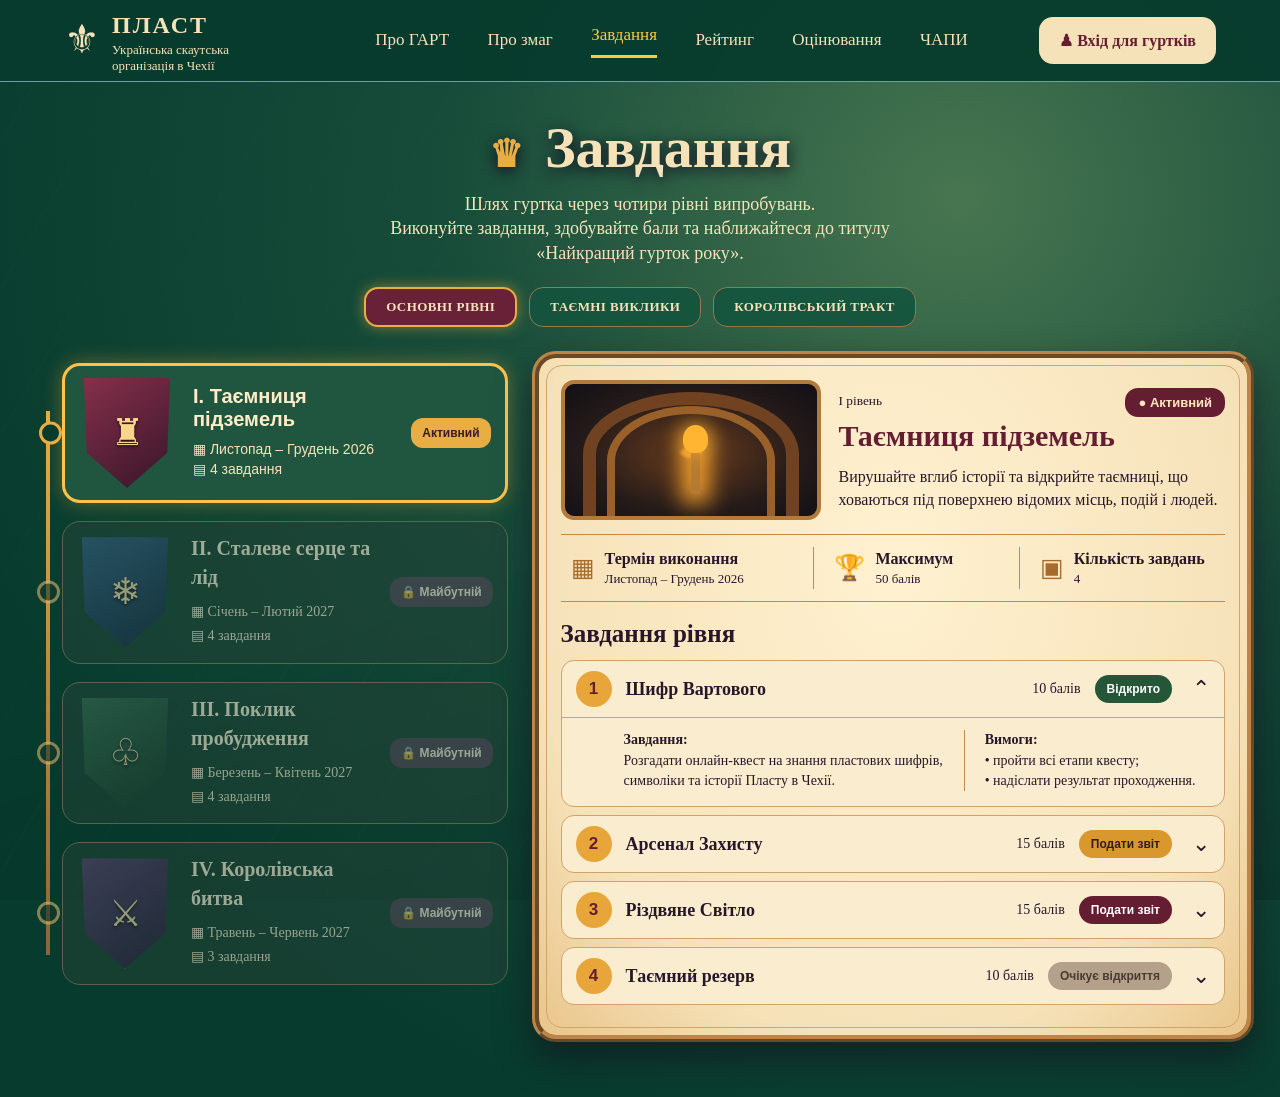
==== tasks.html @ 7e42859a "Add files via upload" ====
<!doctype html>
<html lang="uk"><head><meta charset="utf-8"><meta name="viewport" content="width=device-width,initial-scale=1"><title>ГАРТ — Завдання</title>
<style>
:root{--night:#073b2d;--night2:#14543e;--gold:#e8ae43;--cream:#f6e2b9;--paper:#f8e9c9;--burg:#651d32;--ink:#28162b;--green:#255638}
*{box-sizing:border-box}body{margin:0;color:var(--cream);font:16px/1.45 Georgia,serif;background:radial-gradient(ellipse at 75% 18%,#477650 0,#174c3a 38%,#073b2d 78%);min-height:100vh}
body:before{content:"";position:fixed;inset:0;pointer-events:none;opacity:.22;background:linear-gradient(160deg,transparent 55%,#031d17 100%),repeating-linear-gradient(120deg,transparent 0 70px,#d8b77e12 71px 73px)}
header{height:82px;background:#073b2dEF;border-bottom:1px solid #b58a4c;display:flex;align-items:center;justify-content:space-between;padding:0 clamp(18px,5vw,80px);gap:20px;position:relative;z-index:2}
.brand{display:flex;align-items:center;gap:12px;min-width:240px}.fleur{font-size:40px}.brand strong{font-size:24px;display:block;letter-spacing:2px}.brand small{font-size:13px;display:block;line-height:1.2}
nav{display:flex;align-items:center;gap:clamp(14px,3vw,48px);flex-wrap:wrap}nav a{color:var(--cream);text-decoration:none;font-size:17px}nav a.current{color:#ffc83f;border-bottom:3px solid #ffc83f;padding-bottom:8px}
.login{background:var(--cream);color:var(--burg);padding:12px 20px;border-radius:14px;font-weight:bold;white-space:nowrap}
main{max-width:1480px;margin:auto;padding:24px 26px 55px;position:relative;z-index:1}
.hero{text-align:center;margin:0 auto 18px}.hero h1{font-size:clamp(36px,5vw,58px);margin:0 0 2px;color:var(--cream);text-shadow:0 3px 15px #100b20}.hero h1:before{content:"♛";font-size:.65em;color:var(--gold);margin-right:22px}.hero p{margin:0;font-size:18px;line-height:1.35}
.switcher{display:flex;justify-content:center;gap:12px;margin:22px auto 24px;flex-wrap:wrap}.switcher button{background:#14543ee8;border:1px solid #98764f;color:var(--cream);padding:10px 20px;border-radius:14px;cursor:pointer;font: bold 13px Georgia;letter-spacing:.4px}.switcher button.active{background:#682137;border:2px solid var(--gold);box-shadow:0 0 14px #e9a83b88}
.level-layout{display:grid;grid-template-columns:minmax(370px,.9fr) minmax(620px,1.35fr);gap:24px;align-items:start}
.timeline{position:relative;padding:12px 0 12px 36px}.timeline:before{content:"";position:absolute;left:20px;top:60px;bottom:60px;width:4px;background:linear-gradient(var(--gold),#8a653a)}
.level-card{position:relative;display:flex;align-items:center;gap:18px;background:#164936e8;border:1px solid #9b774c;border-radius:18px;padding:12px 14px;margin:0 0 18px;min-height:128px;cursor:pointer;color:var(--cream);text-align:left;width:100%;transition:.2s}
.level-card:before{content:"";position:absolute;left:-26px;top:50%;width:17px;height:17px;border-radius:50%;background:var(--night);border:3px solid var(--gold);transform:translateY(-50%)}
.level-card.selected{border:3px solid #ffc34d;box-shadow:0 0 20px #dca43b66;background:#205640}
.level-card.locked{opacity:.62;filter:saturate(.65);cursor:not-allowed}
.shield{width:96px;height:110px;flex:0 0 96px;display:grid;place-items:center;clip-path:polygon(5% 0,95% 0,92% 68%,50% 100%,8% 68%);border:0;background:linear-gradient(145deg,#87304b,#361529);outline:3px solid var(--gold);color:#f7d58a;font-size:37px;text-shadow:0 2px 3px #26101c}
.shield.blue{background:linear-gradient(145deg,#28639a,#132c50)}.shield.green{background:linear-gradient(145deg,#26734e,#123d2b)}.shield.violet{background:linear-gradient(145deg,#684083,#301b45)}
.level-copy{flex:1;min-width:0}.level-copy h3{font-size:20px;margin:0 0 10px;color:#ffedc8}.level-copy p{font-size:14px;margin:4px 0}.pill{font: bold 12px Arial;padding:8px 11px;border-radius:12px;background:var(--gold);color:#381c26;white-space:nowrap}.pill.lock{background:#59445d;color:#f5e6c5}
.parchment{color:var(--ink);background:radial-gradient(ellipse at 50% 30%,#fff1d0 0,#f6e2b9 72%,#e9c58a 100%);border:7px ridge #bd8548;border-radius:24px;padding:22px;box-shadow:0 16px 35px #12091c88;position:relative;overflow:hidden}
.parchment:after{content:"";position:absolute;inset:7px;border:1px solid #d4a568;border-radius:16px;pointer-events:none}
.level-top{display:grid;grid-template-columns:260px 1fr;gap:18px;align-items:center}.cave{height:140px;border-radius:13px;background:radial-gradient(ellipse at 50% 52%,#d48b30 0 4%,#51301c 7% 22%,#251b19 60%,#120f15 100%);border:4px solid #b27a3d;position:relative;overflow:hidden}
.cave:before,.cave:after{content:"";position:absolute;border:13px solid #704222;border-bottom:0;border-radius:100% 100% 0 0;inset:8px 18px 0}.cave:after{inset:22px 42px 0;border-width:8px;border-color:#9a6029}
.torch{position:absolute;left:50%;top:48%;width:9px;height:47px;background:#b67a32;box-shadow:0 0 22px 9px #f9a42e}.torch:before{content:"";position:absolute;top:-22px;left:-8px;width:25px;height:28px;background:#ffb432;border-radius:60% 60% 50% 50%;box-shadow:0 0 22px #ffb432}
.level-top h2{font-size:30px;color:var(--burg);margin:2px 0 8px}.level-top p{margin:0}
.status{display:inline-block;background:var(--burg);color:#ffe7bd;border-radius:13px;padding:7px 13px;font: bold 13px Arial;float:right}
.stats{display:grid;grid-template-columns:1.3fr 1fr 1fr;border-top:1px solid #c28a4b;border-bottom:1px solid #c28a4b;margin:14px 0;padding:12px 0;gap:10px}.stat{display:flex;gap:10px;align-items:center;padding:0 10px;border-right:1px solid #c28a4b}.stat:last-child{border:0}.stat i{font-style:normal;font-size:25px;color:#a76b2c}.stat b,.stat small{display:block}.stat small{font-size:13px}
.task-title{font-size:25px;margin:12px 0 8px}.task{border:1px solid #d0a36c;background:#faedcf;border-radius:13px;margin:8px 0;overflow:hidden}.task-head{display:flex;align-items:center;gap:14px;padding:10px 14px;cursor:pointer}.number{background:#e8a63a;border-radius:50%;width:36px;height:36px;display:grid;place-items:center;font:bold 17px Arial;color:var(--burg);flex:0 0 36px}.task-head strong{font-size:18px;flex:1}.points{font-size:14px;white-space:nowrap}.task-state{border-radius:14px;padding:7px 12px;font:bold 12px Arial;color:white;background:var(--green);white-space:nowrap}.task-state.review{background:#d9982e;color:#331c20}.task-state.submit{background:var(--burg)}.task-state.wait{background:#b4a18b;color:#4c3b32}.chev{font-size:22px;margin-left:6px}.task-detail{display:none;border-top:1px solid #d0a36c;padding:12px 14px 15px 62px;font-size:14px}.task.open .task-detail{display:block}.detail-grid{display:grid;grid-template-columns:1.3fr 1fr;gap:20px}.detail-grid>div+div{border-left:1px solid #c28a4b;padding-left:20px}
.view{display:none}.view.active{display:block}
.challenge-intro{font-size:20px;color:var(--burg);font-weight:bold;margin:0 0 6px}.challenge-grid{display:grid;grid-template-columns:repeat(3,1fr);gap:16px;margin-top:24px}.challenge{background:#fff1d8;border:2px solid #dba64b;border-radius:17px;padding:19px;min-height:190px;display:flex;flex-direction:column;justify-content:space-between}.challenge.inactive{filter:grayscale(1);opacity:.48;background:#d5c8b4}.challenge small{font:bold 12px Arial;color:#806044}.challenge h3{font-size:23px;color:var(--burg);margin:12px 0}.challenge .points{font-size:21px;color:#b77b18;font-weight:bold}.challenge footer{display:flex;justify-content:flex-end}.challenge footer span{background:var(--green);color:white;border-radius:13px;padding:6px 12px;font:bold 11px Arial}.challenge.inactive footer span{background:#8e8275}
.tract-grid{display:grid;grid-template-columns:1.4fr 1fr;gap:18px}.mapbox{background:#e8d5ae;border:2px solid #b77a39;border-radius:17px;padding:20px;min-height:330px;color:var(--green)}.mapbox svg{width:100%;height:245px}.scorebox{background:#073b2d;color:var(--cream);border:2px solid var(--gold);border-radius:17px;padding:20px}.scorebox h3{color:var(--gold);font: bold 15px Arial}.bigscore{font:bold 46px Georgia;text-align:center;margin:20px}.leader{display:flex;justify-content:space-between;border-top:1px solid #87654a;padding:10px 0}.how{margin-top:18px}.howgrid{display:grid;grid-template-columns:repeat(3,1fr);gap:12px}.howitem{background:#fff1d8;border:1px solid #d0a36c;border-radius:12px;padding:13px}.howitem b{display:block;color:var(--burg)}.periods{display:flex;gap:8px;flex-wrap:wrap;margin-top:14px}.periods button{border:1px solid #b77a39;background:transparent;border-radius:15px;padding:7px 12px;cursor:pointer;color:var(--burg);font: bold 12px Arial}.periods button.active{background:var(--burg);color:white}
@media(max-width:1050px){.level-layout{grid-template-columns:1fr}.timeline{display:grid;grid-template-columns:repeat(2,1fr);gap:10px;padding-left:0}.timeline:before,.level-card:before{display:none}.level-card{margin:0}.challenge-grid{grid-template-columns:repeat(2,1fr)}}
@media(max-width:680px){header{height:auto;padding:12px 16px}.brand{min-width:0}.brand small{display:none}nav{order:3;width:100%;justify-content:space-between;gap:8px}nav a{font-size:13px}.login{font-size:12px;padding:9px}.level-layout{display:block}.timeline{grid-template-columns:1fr}.level-card{min-height:100px}.shield{width:72px;height:84px;flex-basis:72px}.parchment{padding:14px}.level-top{grid-template-columns:1fr}.cave{height:115px}.stats{grid-template-columns:1fr}.stat{border-right:0;border-bottom:1px solid #c28a4b;padding:7px}.detail-grid,.tract-grid{grid-template-columns:1fr}.detail-grid>div+div{border:0;border-top:1px solid #c28a4b;padding:10px 0 0}.challenge-grid,.howgrid{grid-template-columns:1fr}.task-head{gap:8px}.task-state{font-size:10px}.task-head strong{font-size:15px}.task-detail{padding:12px}.hero p{font-size:15px}}
</style></head><body>
<header><div class="brand"><span class="fleur">⚜</span><div><strong>ПЛАСТ</strong><small>Українська скаутська<br>організація в Чехії</small></div></div><nav><a href="about.html">Про ГАРТ</a><a href="competition.html">Про змаг</a><a class="current" href="tasks.html">Завдання</a><a href="rating.html">Рейтинг</a><a href="scoring.html">Оцінювання</a><a href="faq.html">ЧАПИ</a></nav><a class="login" href="captain.html" style="text-decoration:none">♟ Вхід для гуртків</a></header>
<main><section class="hero"><h1 id="pageTitle">Завдання</h1><p id="pageSubtitle">Шлях гуртка через чотири рівні випробувань.<br>Виконуйте завдання, здобувайте бали та наближайтеся до титулу<br>«Найкращий гурток року».</p></section>
<div class="switcher"><button class="active" data-view="levels">ОСНОВНІ РІВНІ</button><button data-view="challenges">ТАЄМНІ ВИКЛИКИ</button><button data-view="tract">КОРОЛІВСЬКИЙ ТРАКТ</button></div>
<section id="levels" class="view active"><div class="level-layout"><aside class="timeline">
<button class="level-card selected" data-level="0"><div class="shield">♜</div><div class="level-copy"><h3>I. Таємниця підземель</h3><p>▦ Листопад – Грудень 2026</p><p>▤ 4 завдання</p></div><span class="pill">Активний</span></button>
<div class="level-card locked"><div class="shield blue">❄</div><div class="level-copy"><h3>II. Сталеве серце та лід</h3><p>▦ Січень – Лютий 2027</p><p>▤ 4 завдання</p></div><span class="pill lock">🔒 Майбутній</span></div>
<div class="level-card locked"><div class="shield green">♧</div><div class="level-copy"><h3>III. Поклик пробудження</h3><p>▦ Березень – Квітень 2027</p><p>▤ 4 завдання</p></div><span class="pill lock">🔒 Майбутній</span></div>
<div class="level-card locked"><div class="shield violet">⚔</div><div class="level-copy"><h3>IV. Королівська битва</h3><p>▦ Травень – Червень 2027</p><p>▤ 3 завдання</p></div><span class="pill lock">🔒 Майбутній</span></div>
</aside><article class="parchment"><div class="level-top"><div class="cave"><span class="torch"></span></div><div><span class="status">● Активний</span><small>I рівень</small><h2>Таємниця підземель</h2><p>Вирушайте вглиб історії та відкрийте таємниці, що ховаються під поверхнею відомих місць, подій і людей.</p></div></div>
<div class="stats"><div class="stat"><i>▦</i><div><b>Термін виконання</b><small>Листопад – Грудень 2026</small></div></div><div class="stat"><i>🏆</i><div><b>Максимум</b><small>50 балів</small></div></div><div class="stat"><i>▣</i><div><b>Кількість завдань</b><small>4</small></div></div></div>
<h2 class="task-title">Завдання рівня</h2>
<div class="task open"><div class="task-head" onclick="toggleTask(this)"><span class="number">1</span><strong>Шифр Вартового</strong><span class="points">10 балів</span><span class="task-state">Відкрито</span><span class="chev">⌃</span></div><div class="task-detail"><div class="detail-grid"><div><b>Завдання:</b><br>Розгадати онлайн-квест на знання пластових шифрів, символіки та історії Пласту в Чехії.</div><div><b>Вимоги:</b><br>• пройти всі етапи квесту;<br>• надіслати результат проходження.</div></div></div></div>
<div class="task"><div class="task-head" onclick="toggleTask(this)"><span class="number">2</span><strong>Арсенал Захисту</strong><span class="points">15 балів</span><span class="task-state review">Подати звіт</span><span class="chev">⌄</span></div><div class="task-detail">Підготувати відеогайд до 3 хвилин: перша допомога при зимових травмах або складання наплічника для зимової мандрівки.</div></div>
<div class="task"><div class="task-head" onclick="toggleTask(this)"><span class="number">3</span><strong>Різдвяне Світло</strong><span class="points">15 балів</span><span class="task-state submit">Подати звіт</span><span class="chev">⌄</span></div><div class="task-detail">Організувати у своєму осередку акцію, спрямовану на допомогу іншим: благодійний збір, тематичний захід або поширення ВВМ.</div></div>
<div class="task"><div class="task-head" onclick="toggleTask(this)"><span class="number">4</span><strong>Таємний резерв</strong><span class="points">10 балів</span><span class="task-state wait">Очікує відкриття</span><span class="chev">⌄</span></div><div class="task-detail">Деталі цього завдання будуть оприлюднені організаторами окремо.</div></div>
</article></div></section>
<section id="challenges" class="view"><article class="parchment"><h2 class="challenge-intro">Не всі випробування можна передбачити…</h2><p>Короткі несподівані завдання, які з’являються протягом сезону та додають бали до загального заліку.</p><div class="challenge-grid">
<div class="challenge"><small>ВИКЛИК 01</small><h3>Кодова тривога</h3><div class="points">+15 балів</div><footer><span>АКТИВНИЙ</span></footer></div>
<div class="challenge"><small>ВИКЛИК 02</small><h3>24 години на подвиг</h3><div class="points">+20 балів</div><footer><span>АКТИВНИЙ</span></footer></div>
<div class="challenge"><small>ВИКЛИК 03</small><h3>Пластовий хаос</h3><div class="points">+10 балів</div><footer><span>АКТИВНИЙ</span></footer></div>
<div class="challenge inactive"><small>ВИКЛИК 04　🔒</small><h3>Таємний пакунок</h3><div class="points">+15 балів</div><footer><span>НЕАКТИВНИЙ</span></footer></div>
<div class="challenge inactive"><small>ВИКЛИК 05　🔒</small><h3>Слідами легенди</h3><div class="points">+25 балів</div><footer><span>НЕАКТИВНИЙ</span></footer></div>
<div class="challenge inactive"><small>ВИКЛИК 06　🔒</small><h3>Останній сигнал</h3><div class="points">+20 балів</div><footer><span>НЕАКТИВНИЙ</span></footer></div>
</div><p style="font-size:13px;color:#76543a;margin-top:20px">Назви та бали демонстраційні. Організатори відкривають умови активних викликів окремо.</p></article></section>
<section id="tract" class="view"><article class="parchment"><div class="tract-grid"><div class="mapbox"><b>СТЕЖКА КОРОЛІВСТВА</b><svg viewBox="0 0 700 270"><path d="M25 225 C115 140 160 240 250 155 S390 200 470 100 S600 140 680 25" fill="none" stroke="#fff5db" stroke-width="22" stroke-linecap="round"/><path d="M25 225 C115 140 160 240 250 155 S390 200 470 100 S600 140 680 25" fill="none" stroke="#d99a27" stroke-width="5" stroke-dasharray="12 9"/><g fill="#70232d" stroke="#d99a27" stroke-width="4"><circle cx="25" cy="225" r="12"/><circle cx="250" cy="155" r="12"/><circle cx="680" cy="25" r="12"/></g><g fill="#255638" font-size="18" font-weight="bold"><text x="5" y="260">ПРАГА</text><text x="220" y="130">БРНО</text><text x="610" y="55">ОСТРАВА</text></g></svg><small>Схематичний маршрут між осередками, не навігаційна карта.</small></div><aside class="scorebox"><h3>ЗАГАЛЬНИЙ КІЛОМЕТРАЖ</h3><div class="bigscore">1 248 км</div><small>Демонстраційні дані</small><h3 style="margin-top:25px">ЛІДЕРИ МАНДРІВОК</h3><div class="leader"><b>🥇 Зоряні кішки</b><b>342 км</b></div><div class="leader"><b>🥈 Кажани і Нунчаки</b><b>296 км</b></div><div class="leader"><b>🥉 Лисі бички</b><b>241 км</b></div></aside></div><div class="how"><h2 class="task-title">Як зараховуються кілометри?</h2><div class="howgrid"><div class="howitem"><b>01 · GPS-трек</b>Зафіксуй маршрут у Mapy.cz, Strava або іншому застосунку.</div><div class="howitem"><b>02 · Фотофіксація</b>Щонайменше три фотографії в різних точках маршруту.</div><div class="howitem"><b>03 · Звіт</b>Трек, фото та склад учасників наприкінці двомісячного блоку.</div></div><div class="periods"><button class="active" onclick="period(this,'Грудень 2026')">Грудень 2026</button><button onclick="period(this,'Лютий 2027')">Лютий 2027</button><button onclick="period(this,'Квітень 2027')">Квітень 2027</button><button onclick="period(this,'Червень 2027')">Червень 2027</button></div><p id="periodLabel" style="font-size:13px;color:#76543a">Обраний звітний період: Грудень 2026</p></div></article></section>
</main><script>
document.querySelectorAll('.switcher button').forEach(b=>b.addEventListener('click',()=>{document.querySelectorAll('.switcher button').forEach(x=>x.classList.remove('active'));b.classList.add('active');document.querySelectorAll('.view').forEach(v=>v.classList.remove('active'));document.getElementById(b.dataset.view).classList.add('active');let t={levels:['Завдання','Шлях гуртка через чотири рівні випробувань.'],challenges:['Таємні виклики','Несподівані випробування, що з’являються протягом сезону.'],tract:['Королівський Тракт','Кожен кілометр — крок до титулу Великих Мандрівників Королівства.']}[b.dataset.view];document.getElementById('pageTitle').textContent=t[0];document.getElementById('pageSubtitle').textContent=t[1]}));
function toggleTask(el){let task=el.parentElement;task.classList.toggle('open');let c=el.querySelector('.chev');if(c)c.textContent=task.classList.contains('open')?'⌃':'⌄'}
function period(btn,label){document.querySelectorAll('.periods button').forEach(x=>x.classList.remove('active'));btn.classList.add('active');document.getElementById('periodLabel').textContent='Обраний звітний період: '+label}
</script></body></html>
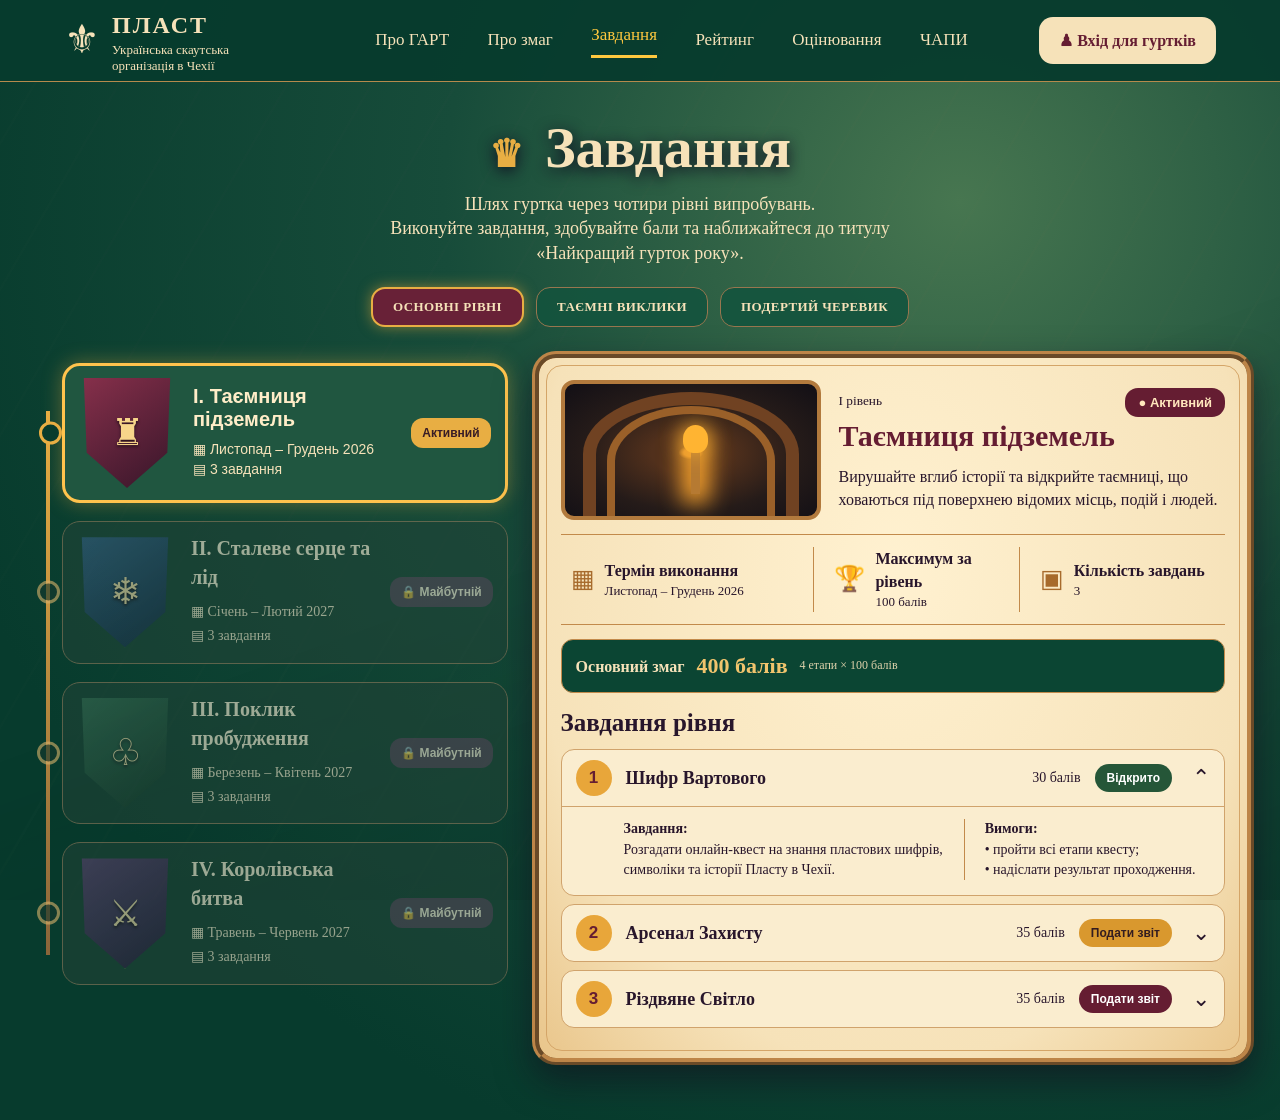
==== commit 2d18c621: "Add files via upload" ====
--- a/tasks.html
+++ b/tasks.html
@@ -34,22 +34,97 @@
 .tract-grid{display:grid;grid-template-columns:1.4fr 1fr;gap:18px}.mapbox{background:#e8d5ae;border:2px solid #b77a39;border-radius:17px;padding:20px;min-height:330px;color:var(--green)}.mapbox svg{width:100%;height:245px}.scorebox{background:#073b2d;color:var(--cream);border:2px solid var(--gold);border-radius:17px;padding:20px}.scorebox h3{color:var(--gold);font: bold 15px Arial}.bigscore{font:bold 46px Georgia;text-align:center;margin:20px}.leader{display:flex;justify-content:space-between;border-top:1px solid #87654a;padding:10px 0}.how{margin-top:18px}.howgrid{display:grid;grid-template-columns:repeat(3,1fr);gap:12px}.howitem{background:#fff1d8;border:1px solid #d0a36c;border-radius:12px;padding:13px}.howitem b{display:block;color:var(--burg)}.periods{display:flex;gap:8px;flex-wrap:wrap;margin-top:14px}.periods button{border:1px solid #b77a39;background:transparent;border-radius:15px;padding:7px 12px;cursor:pointer;color:var(--burg);font: bold 12px Arial}.periods button.active{background:var(--burg);color:white}
 @media(max-width:1050px){.level-layout{grid-template-columns:1fr}.timeline{display:grid;grid-template-columns:repeat(2,1fr);gap:10px;padding-left:0}.timeline:before,.level-card:before{display:none}.level-card{margin:0}.challenge-grid{grid-template-columns:repeat(2,1fr)}}
 @media(max-width:680px){header{height:auto;padding:12px 16px}.brand{min-width:0}.brand small{display:none}nav{order:3;width:100%;justify-content:space-between;gap:8px}nav a{font-size:13px}.login{font-size:12px;padding:9px}.level-layout{display:block}.timeline{grid-template-columns:1fr}.level-card{min-height:100px}.shield{width:72px;height:84px;flex-basis:72px}.parchment{padding:14px}.level-top{grid-template-columns:1fr}.cave{height:115px}.stats{grid-template-columns:1fr}.stat{border-right:0;border-bottom:1px solid #c28a4b;padding:7px}.detail-grid,.tract-grid{grid-template-columns:1fr}.detail-grid>div+div{border:0;border-top:1px solid #c28a4b;padding:10px 0 0}.challenge-grid,.howgrid{grid-template-columns:1fr}.task-head{gap:8px}.task-state{font-size:10px}.task-head strong{font-size:15px}.task-detail{padding:12px}.hero p{font-size:15px}}
+
+/* Public, read-only territory map */
+.territory-heading{display:flex;justify-content:space-between;align-items:flex-end;gap:20px;margin-bottom:18px}
+.territory-heading p{max-width:700px;margin:0}
+.eyebrow{font:bold 12px Arial,sans-serif;letter-spacing:2px;color:#9b6b32}
+.map-total{background:#0b4533;color:#f6e2b9;border:1px solid #c28a4b;border-radius:14px;padding:12px 18px;min-width:170px;text-align:center}
+.map-total strong,.map-total span{display:block}.map-total strong{font-size:22px;color:#f1c46d}.map-total span{font-size:12px}
+.territory-map-wrap{background:#e8d5ae;border:2px solid #b77a39;border-radius:18px;padding:12px 16px 14px}
+.territory-map{display:block;width:100%;max-height:570px}
+.map-caption{text-align:center;color:#735638;font:12px Arial,sans-serif;padding:3px 0 5px}
+.territory-legend{margin-top:22px;background:#fff0d3;border:1px solid #d0a36c;border-radius:16px;padding:17px 20px}
+.territory-legend h3{font:bold 14px Arial,sans-serif;letter-spacing:1px;color:#6b2639;margin:0 0 14px}
+.legend-item{display:flex;align-items:center;gap:12px;padding:9px 0;border-top:1px solid #dec49a}
+.legend-item b,.legend-item small{display:block}.legend-item b{color:#38242a}.legend-item small{font-size:12px;color:#806044}
+.legend-swatch{width:22px;height:22px;border-radius:6px;border:2px solid #fff;box-shadow:0 0 0 1px #9b774c;flex:0 0 22px}
+.legend-swatch.burgundy{background:#8f314c}.legend-swatch.green{background:#3e7858}.legend-swatch.gold{background:#bd8a2f}.legend-swatch.blue{background:#426b9b}.legend-swatch.violet{background:#875c9c}.legend-swatch.copper{background:#c56b38}
+.territory-note{font-size:12px;color:#76543a;margin:15px 3px 0}
+@media(max-width:680px){.territory-heading{display:block}.map-total{margin-top:14px}.territory-map-wrap{padding:7px}.territory-legend{padding:14px}}
+
+
+.main-total{display:flex;align-items:center;gap:12px;flex-wrap:wrap;background:#0b4533;color:#f6e2b9;border:1px solid #c28a4b;border-radius:12px;padding:10px 14px;margin:12px 0 8px}
+.main-total strong{font-size:22px;color:#f1c46d}.main-total span{font-size:12px;opacity:.9}
+.shoe-scoring{margin-top:22px;background:#0b4533;color:#f6e2b9;border:1px solid #c28a4b;border-radius:16px;padding:17px 20px}
+.shoe-scoring h3{margin:0 0 6px;color:#f1c46d;font:bold 14px Arial,sans-serif;letter-spacing:1px}
+.shoe-scoring p{margin:0 0 13px}.coefficient-grid{display:grid;grid-template-columns:repeat(4,1fr);gap:10px}
+.coefficient-grid div{background:#164936;border:1px solid #98764f;border-radius:10px;padding:10px;text-align:center}
+.coefficient-grid b,.coefficient-grid strong{display:block}.coefficient-grid b{font-size:12px}.coefficient-grid strong{font-size:23px;color:#f1c46d;margin-top:4px}
+@media(max-width:680px){.coefficient-grid{grid-template-columns:repeat(2,1fr)}}
+
+
+/* Podertyi Cherевик — public map and route showcase */
+.shoe-page{background:linear-gradient(145deg,#f8e9c9 0%,#f2dfb8 100%);padding:28px}
+.shoe-heading{display:flex;align-items:center;justify-content:space-between;gap:20px;margin-bottom:22px}
+.shoe-heading h2{font-size:clamp(30px,4vw,44px);color:#38251b;margin:4px 0 6px}
+.shoe-heading p{max-width:900px;font-size:17px;margin:0;color:#382b22}
+.shoe-mark{font-size:42px;background:#e8d2a7;border:1px solid #bd9259;border-radius:18px;padding:14px 18px}
+.territory-board{display:grid;grid-template-columns:minmax(0,1.75fr) minmax(260px,.9fr);gap:20px;align-items:stretch;margin:22px 0 26px}
+.map-panel{background:#f4e3c1;border:1px solid #d1b17d;border-radius:18px;padding:14px 12px 10px;min-width:0}
+.territory-map{display:block;width:100%;height:auto;max-height:550px}
+.map-caption{font:12px Arial,sans-serif;color:#735638;padding:8px 10px 2px}
+.territory-side{display:flex;flex-direction:column;gap:14px}
+.legend-card{background:#f1dfbd;border:1px solid #c79b60;border-radius:17px;padding:20px 19px;color:#38251b}
+.legend-card h3{font-size:25px;margin:0 0 15px;color:#38251b}
+.legend-item{display:flex;align-items:center;gap:12px;padding:7px 0;border:0;color:#382b22}
+.legend-item b{font-size:15px}
+.legend-swatch{width:20px;height:20px;border-radius:6px;transform:rotate(45deg);border:1px solid #60432c;box-shadow:none;flex:0 0 20px}
+.legend-swatch.burgundy{background:#8f314c}.legend-swatch.green{background:#3e7858}.legend-swatch.gold{background:#bd8a2f}.legend-swatch.blue{background:#426b9b}.legend-swatch.violet{background:#875c9c}.legend-swatch.copper{background:#c56b38}.legend-swatch.unclaimed{background:transparent}
+.how-card{flex:1;border-top:1px solid #d4b98d}
+.how-card h3{font-size:21px}
+.how-card ol{padding-left:22px;margin:8px 0 0}
+.how-card li{padding:5px 0;font-size:15px;line-height:1.4}
+.shoe-scoring{background:#0b4533;color:#f6e2b9;border:1px solid #c28a4b;border-radius:16px;padding:18px 20px;margin:18px 0 30px}
+.shoe-scoring h3{margin:0 0 6px;color:#f1c46d;font:bold 14px Arial,sans-serif;letter-spacing:1px}
+.shoe-scoring p{margin:0 0 13px}
+.coefficient-grid{display:grid;grid-template-columns:repeat(4,1fr);gap:10px}
+.coefficient-grid div{background:#164936;border:1px solid #98764f;border-radius:10px;padding:10px;text-align:center}
+.coefficient-grid b,.coefficient-grid strong{display:block}.coefficient-grid b{font-size:12px}.coefficient-grid strong{font-size:23px;color:#f1c46d;margin-top:4px}
+.routes-section{margin-top:28px;border-top:1px solid #c9a875;padding-top:22px}
+.routes-heading{display:flex;align-items:center;justify-content:space-between;margin-bottom:15px}
+.routes-heading h2{font-size:clamp(27px,3.5vw,40px);color:#38251b;margin:0}
+.routes-heading p{font-size:16px;margin:2px 0;color:#5a4431}
+.route-cards{display:grid;grid-template-columns:repeat(3,minmax(0,1fr));gap:16px}
+.route-card{overflow:hidden;border:1px solid #d2b98e;border-radius:17px;background:#f8e9c9;box-shadow:0 5px 14px #34201016}
+.route-art{height:135px;display:flex;align-items:center;justify-content:center;font-size:42px;color:#fff6df;text-shadow:0 3px 5px #24180d55}
+.route-art.forest{background:linear-gradient(120deg,#5d7651,#a69a70 55%,#6b8580)}
+.route-art.sunset{background:linear-gradient(120deg,#d08c5d,#e1b879 50%,#69827d)}
+.route-art.valley{background:linear-gradient(120deg,#527968,#8da48a 55%,#5c8190)}
+.route-content{padding:16px 18px 18px}
+.route-content h3{font-size:22px;color:#38251b;margin:0 0 7px}
+.route-content p{font-size:15px;color:#4a3829;margin:0 0 12px}
+.route-content span{font-weight:bold;color:#255638;font-size:14px}
+.territory-note{font-size:12px;color:#76543a;margin:20px 3px 0}
+@media(max-width:900px){.territory-board{grid-template-columns:1fr}.territory-side{display:grid;grid-template-columns:1fr 1fr}.route-cards{grid-template-columns:repeat(2,1fr)}}
+@media(max-width:680px){.shoe-page{padding:14px}.shoe-heading{align-items:flex-start}.shoe-mark{font-size:28px;padding:10px}.territory-side{grid-template-columns:1fr}.coefficient-grid{grid-template-columns:repeat(2,1fr)}.route-cards{grid-template-columns:1fr}.map-panel{padding:7px}.map-caption{font-size:10px}}
+
 </style></head><body>
 <header><div class="brand"><span class="fleur">⚜</span><div><strong>ПЛАСТ</strong><small>Українська скаутська<br>організація в Чехії</small></div></div><nav><a href="about.html">Про ГАРТ</a><a href="competition.html">Про змаг</a><a class="current" href="tasks.html">Завдання</a><a href="rating.html">Рейтинг</a><a href="scoring.html">Оцінювання</a><a href="faq.html">ЧАПИ</a></nav><a class="login" href="captain.html" style="text-decoration:none">♟ Вхід для гуртків</a></header>
 <main><section class="hero"><h1 id="pageTitle">Завдання</h1><p id="pageSubtitle">Шлях гуртка через чотири рівні випробувань.<br>Виконуйте завдання, здобувайте бали та наближайтеся до титулу<br>«Найкращий гурток року».</p></section>
-<div class="switcher"><button class="active" data-view="levels">ОСНОВНІ РІВНІ</button><button data-view="challenges">ТАЄМНІ ВИКЛИКИ</button><button data-view="tract">КОРОЛІВСЬКИЙ ТРАКТ</button></div>
+<div class="switcher"><button class="active" data-view="levels">ОСНОВНІ РІВНІ</button><button data-view="challenges">ТАЄМНІ ВИКЛИКИ</button><button data-view="tract">ПОДЕРТИЙ ЧЕРЕВИК</button></div>
 <section id="levels" class="view active"><div class="level-layout"><aside class="timeline">
-<button class="level-card selected" data-level="0"><div class="shield">♜</div><div class="level-copy"><h3>I. Таємниця підземель</h3><p>▦ Листопад – Грудень 2026</p><p>▤ 4 завдання</p></div><span class="pill">Активний</span></button>
-<div class="level-card locked"><div class="shield blue">❄</div><div class="level-copy"><h3>II. Сталеве серце та лід</h3><p>▦ Січень – Лютий 2027</p><p>▤ 4 завдання</p></div><span class="pill lock">🔒 Майбутній</span></div>
-<div class="level-card locked"><div class="shield green">♧</div><div class="level-copy"><h3>III. Поклик пробудження</h3><p>▦ Березень – Квітень 2027</p><p>▤ 4 завдання</p></div><span class="pill lock">🔒 Майбутній</span></div>
+<button class="level-card selected" data-level="0"><div class="shield">♜</div><div class="level-copy"><h3>I. Таємниця підземель</h3><p>▦ Листопад – Грудень 2026</p><p>▤ 3 завдання</p></div><span class="pill">Активний</span></button>
+<div class="level-card locked"><div class="shield blue">❄</div><div class="level-copy"><h3>II. Сталеве серце та лід</h3><p>▦ Січень – Лютий 2027</p><p>▤ 3 завдання</p></div><span class="pill lock">🔒 Майбутній</span></div>
+<div class="level-card locked"><div class="shield green">♧</div><div class="level-copy"><h3>III. Поклик пробудження</h3><p>▦ Березень – Квітень 2027</p><p>▤ 3 завдання</p></div><span class="pill lock">🔒 Майбутній</span></div>
 <div class="level-card locked"><div class="shield violet">⚔</div><div class="level-copy"><h3>IV. Королівська битва</h3><p>▦ Травень – Червень 2027</p><p>▤ 3 завдання</p></div><span class="pill lock">🔒 Майбутній</span></div>
 </aside><article class="parchment"><div class="level-top"><div class="cave"><span class="torch"></span></div><div><span class="status">● Активний</span><small>I рівень</small><h2>Таємниця підземель</h2><p>Вирушайте вглиб історії та відкрийте таємниці, що ховаються під поверхнею відомих місць, подій і людей.</p></div></div>
-<div class="stats"><div class="stat"><i>▦</i><div><b>Термін виконання</b><small>Листопад – Грудень 2026</small></div></div><div class="stat"><i>🏆</i><div><b>Максимум</b><small>50 балів</small></div></div><div class="stat"><i>▣</i><div><b>Кількість завдань</b><small>4</small></div></div></div>
-<h2 class="task-title">Завдання рівня</h2>
-<div class="task open"><div class="task-head" onclick="toggleTask(this)"><span class="number">1</span><strong>Шифр Вартового</strong><span class="points">10 балів</span><span class="task-state">Відкрито</span><span class="chev">⌃</span></div><div class="task-detail"><div class="detail-grid"><div><b>Завдання:</b><br>Розгадати онлайн-квест на знання пластових шифрів, символіки та історії Пласту в Чехії.</div><div><b>Вимоги:</b><br>• пройти всі етапи квесту;<br>• надіслати результат проходження.</div></div></div></div>
-<div class="task"><div class="task-head" onclick="toggleTask(this)"><span class="number">2</span><strong>Арсенал Захисту</strong><span class="points">15 балів</span><span class="task-state review">Подати звіт</span><span class="chev">⌄</span></div><div class="task-detail">Підготувати відеогайд до 3 хвилин: перша допомога при зимових травмах або складання наплічника для зимової мандрівки.</div></div>
-<div class="task"><div class="task-head" onclick="toggleTask(this)"><span class="number">3</span><strong>Різдвяне Світло</strong><span class="points">15 балів</span><span class="task-state submit">Подати звіт</span><span class="chev">⌄</span></div><div class="task-detail">Організувати у своєму осередку акцію, спрямовану на допомогу іншим: благодійний збір, тематичний захід або поширення ВВМ.</div></div>
-<div class="task"><div class="task-head" onclick="toggleTask(this)"><span class="number">4</span><strong>Таємний резерв</strong><span class="points">10 балів</span><span class="task-state wait">Очікує відкриття</span><span class="chev">⌄</span></div><div class="task-detail">Деталі цього завдання будуть оприлюднені організаторами окремо.</div></div>
+<div class="stats"><div class="stat"><i>▦</i><div><b>Термін виконання</b><small>Листопад – Грудень 2026</small></div></div><div class="stat"><i>🏆</i><div><b>Максимум за рівень</b><small>100 балів</small></div></div><div class="stat"><i>▣</i><div><b>Кількість завдань</b><small>3</small></div></div></div>
+<div class="main-total"><b>Основний змаг</b><strong>400 балів</strong><span>4 етапи × 100 балів</span></div><h2 class="task-title">Завдання рівня</h2>
+<div class="task open"><div class="task-head" onclick="toggleTask(this)"><span class="number">1</span><strong>Шифр Вартового</strong><span class="points">30 балів</span><span class="task-state">Відкрито</span><span class="chev">⌃</span></div><div class="task-detail"><div class="detail-grid"><div><b>Завдання:</b><br>Розгадати онлайн-квест на знання пластових шифрів, символіки та історії Пласту в Чехії.</div><div><b>Вимоги:</b><br>• пройти всі етапи квесту;<br>• надіслати результат проходження.</div></div></div></div>
+<div class="task"><div class="task-head" onclick="toggleTask(this)"><span class="number">2</span><strong>Арсенал Захисту</strong><span class="points">35 балів</span><span class="task-state review">Подати звіт</span><span class="chev">⌄</span></div><div class="task-detail">Підготувати відеогайд до 3 хвилин: перша допомога при зимових травмах або складання наплічника для зимової мандрівки.</div></div>
+<div class="task"><div class="task-head" onclick="toggleTask(this)"><span class="number">3</span><strong>Різдвяне Світло</strong><span class="points">35 балів</span><span class="task-state submit">Подати звіт</span><span class="chev">⌄</span></div><div class="task-detail">Організувати у своєму осередку акцію, спрямовану на допомогу іншим: благодійний збір, тематичний захід або поширення ВВМ.</div></div>
+
 </article></div></section>
 <section id="challenges" class="view"><article class="parchment"><h2 class="challenge-intro">Не всі випробування можна передбачити…</h2><p>Короткі несподівані завдання, які з’являються протягом сезону та додають бали до загального заліку.</p><div class="challenge-grid">
 <div class="challenge"><small>ВИКЛИК 01</small><h3>Кодова тривога</h3><div class="points">+15 балів</div><footer><span>АКТИВНИЙ</span></footer></div>
@@ -59,9 +134,106 @@
 <div class="challenge inactive"><small>ВИКЛИК 05　🔒</small><h3>Слідами легенди</h3><div class="points">+25 балів</div><footer><span>НЕАКТИВНИЙ</span></footer></div>
 <div class="challenge inactive"><small>ВИКЛИК 06　🔒</small><h3>Останній сигнал</h3><div class="points">+20 балів</div><footer><span>НЕАКТИВНИЙ</span></footer></div>
 </div><p style="font-size:13px;color:#76543a;margin-top:20px">Назви та бали демонстраційні. Організатори відкривають умови активних викликів окремо.</p></article></section>
-<section id="tract" class="view"><article class="parchment"><div class="tract-grid"><div class="mapbox"><b>СТЕЖКА КОРОЛІВСТВА</b><svg viewBox="0 0 700 270"><path d="M25 225 C115 140 160 240 250 155 S390 200 470 100 S600 140 680 25" fill="none" stroke="#fff5db" stroke-width="22" stroke-linecap="round"/><path d="M25 225 C115 140 160 240 250 155 S390 200 470 100 S600 140 680 25" fill="none" stroke="#d99a27" stroke-width="5" stroke-dasharray="12 9"/><g fill="#70232d" stroke="#d99a27" stroke-width="4"><circle cx="25" cy="225" r="12"/><circle cx="250" cy="155" r="12"/><circle cx="680" cy="25" r="12"/></g><g fill="#255638" font-size="18" font-weight="bold"><text x="5" y="260">ПРАГА</text><text x="220" y="130">БРНО</text><text x="610" y="55">ОСТРАВА</text></g></svg><small>Схематичний маршрут між осередками, не навігаційна карта.</small></div><aside class="scorebox"><h3>ЗАГАЛЬНИЙ КІЛОМЕТРАЖ</h3><div class="bigscore">1 248 км</div><small>Демонстраційні дані</small><h3 style="margin-top:25px">ЛІДЕРИ МАНДРІВОК</h3><div class="leader"><b>🥇 Зоряні кішки</b><b>342 км</b></div><div class="leader"><b>🥈 Кажани і Нунчаки</b><b>296 км</b></div><div class="leader"><b>🥉 Лисі бички</b><b>241 км</b></div></aside></div><div class="how"><h2 class="task-title">Як зараховуються кілометри?</h2><div class="howgrid"><div class="howitem"><b>01 · GPS-трек</b>Зафіксуй маршрут у Mapy.cz, Strava або іншому застосунку.</div><div class="howitem"><b>02 · Фотофіксація</b>Щонайменше три фотографії в різних точках маршруту.</div><div class="howitem"><b>03 · Звіт</b>Трек, фото та склад учасників наприкінці двомісячного блоку.</div></div><div class="periods"><button class="active" onclick="period(this,'Грудень 2026')">Грудень 2026</button><button onclick="period(this,'Лютий 2027')">Лютий 2027</button><button onclick="period(this,'Квітень 2027')">Квітень 2027</button><button onclick="period(this,'Червень 2027')">Червень 2027</button></div><p id="periodLabel" style="font-size:13px;color:#76543a">Обраний звітний період: Грудень 2026</p></div></article></section>
+<section id="tract" class="view">
+<article class="parchment shoe-page">
+  <div class="shoe-heading">
+    <div>
+      <small class="eyebrow">МАНДРІВНИЦЬКИЙ ЛІТОПИС ГАРТУ</small>
+      <h2>Подертий черевик</h2>
+      <p>Карта Чехії поділена на невеликі території. Гурток, який першим підтвердив мандрівку через територію, відкриває її та залишає на ній свій колір.</p>
+    </div>
+    <div class="shoe-mark">🥾</div>
+  </div>
+
+  <div class="territory-board">
+    <div class="map-panel">
+      <svg class="territory-map" viewBox="0 0 900 540" role="img" aria-label="Схематична карта Чехії з шестикутними територіями гуртків">
+        <defs>
+          <clipPath id="czHexClip"><path d="M72 188 L102 142 L151 135 L188 93 L244 105 L282 68 L331 82 L370 53 L424 72 L468 51 L515 78 L562 67 L601 99 L650 88 L684 116 L731 111 L762 145 L812 153 L833 190 L858 218 L841 250 L865 280 L842 310 L855 344 L823 370 L806 414 L765 426 L739 458 L695 450 L660 482 L613 469 L578 496 L535 477 L498 501 L452 477 L412 498 L371 473 L331 486 L296 459 L251 468 L221 438 L176 434 L157 404 L117 393 L109 360 L75 340 L88 307 L59 279 L78 247 L54 218 Z"/></clipPath>
+          <pattern id="czHexGrid" width="64" height="56" patternUnits="userSpaceOnUse">
+            <path d="M16 1 L48 1 L63 28 L48 55 L16 55 L1 28 Z" fill="none" stroke="#6e4b2c" stroke-width="2.2" opacity=".9"/>
+          </pattern>
+        </defs>
+        <path d="M72 188 L102 142 L151 135 L188 93 L244 105 L282 68 L331 82 L370 53 L424 72 L468 51 L515 78 L562 67 L601 99 L650 88 L684 116 L731 111 L762 145 L812 153 L833 190 L858 218 L841 250 L865 280 L842 310 L855 344 L823 370 L806 414 L765 426 L739 458 L695 450 L660 482 L613 469 L578 496 L535 477 L498 501 L452 477 L412 498 L371 473 L331 486 L296 459 L251 468 L221 438 L176 434 L157 404 L117 393 L109 360 L75 340 L88 307 L59 279 L78 247 L54 218 Z" fill="#f1dfba" stroke="#4b3325" stroke-width="7" stroke-linejoin="round"/>
+        <g clip-path="url(#czHexClip)">
+          <rect x="40" y="40" width="850" height="480" fill="#f1dfba"/>
+          <g fill="#8f314c">
+            <path d="M150 160h32l16 28-16 28h-32l-16-28z M214 160h32l16 28-16 28h-32l-16-28z M182 216h32l16 28-16 28h-32l-16-28z M246 216h32l16 28-16 28h-32l-16-28z"/>
+          </g>
+          <g fill="#3e7858">
+            <path d="M342 208h32l16 28-16 28h-32l-16-28z M406 208h32l16 28-16 28h-32l-16-28z M374 264h32l16 28-16 28h-32l-16-28z M438 264h32l16 28-16 28h-32l-16-28z"/>
+          </g>
+          <g fill="#bd8a2f">
+            <path d="M470 320h32l16 28-16 28h-32l-16-28z M534 320h32l16 28-16 28h-32l-16-28z M502 376h32l16 28-16 28h-32l-16-28z"/>
+          </g>
+          <g fill="#426b9b">
+            <path d="M630 264h32l16 28-16 28h-32l-16-28z M694 264h32l16 28-16 28h-32l-16-28z M662 320h32l16 28-16 28h-32l-16-28z"/>
+          </g>
+          <g fill="#875c9c">
+            <path d="M566 152h32l16 28-16 28h-32l-16-28z M630 152h32l16 28-16 28h-32l-16-28z M598 208h32l16 28-16 28h-32l-16-28z"/>
+          </g>
+          <g fill="#c56b38">
+            <path d="M726 344h32l16 28-16 28h-32l-16-28z M790 344h32l16 28-16 28h-32l-16-28z M758 400h32l16 28-16 28h-32l-16-28z"/>
+          </g>
+          <rect x="40" y="40" width="850" height="480" fill="url(#czHexGrid)"/>
+        </g>
+        <g fill="#3c2a20" font-family="Georgia,serif" font-size="20" font-weight="bold" text-anchor="middle">
+          <text x="215" y="310">Пльзень</text><text x="490" y="285">Прага</text><text x="640" y="405">Брно</text><text x="770" y="325">Острава</text>
+        </g>
+        <g fill="#3c2a20">
+          <circle cx="215" cy="322" r="6"/><circle cx="490" cy="297" r="6"/><circle cx="640" cy="417" r="6"/><circle cx="770" cy="337" r="6"/>
+        </g>
+      </svg>
+      <div class="map-caption">Схематична карта Чехії · шестикутники — умовні території, не для навігації</div>
+    </div>
+
+    <aside class="territory-side">
+      <div class="legend-card">
+        <h3>Легенда</h3>
+        <div class="legend-item"><span class="legend-swatch burgundy"></span><b>Білі Бульки</b></div>
+        <div class="legend-item"><span class="legend-swatch green"></span><b>Дикі кішки</b></div>
+        <div class="legend-item"><span class="legend-swatch gold"></span><b>Едельвейси</b></div>
+        <div class="legend-item"><span class="legend-swatch blue"></span><b>Шалені капібари</b></div>
+        <div class="legend-item"><span class="legend-swatch violet"></span><b>Грифіндори</b></div>
+        <div class="legend-item"><span class="legend-swatch copper"></span><b>Саламандри</b></div>
+        <div class="legend-item"><span class="legend-swatch unclaimed"></span><b>Ще не відкрито</b></div>
+      </div>
+      <div class="legend-card how-card">
+        <h3>🥾 Як відкрити територію?</h3>
+        <ol>
+          <li>Пройдіть піший маршрут.</li>
+          <li>Подайте звіт із GPS-треком і фото.</li>
+          <li>Після перевірки нові території отримають колір гуртка.</li>
+        </ol>
+      </div>
+    </aside>
+  </div>
+
+  <div class="shoe-scoring">
+    <h3>Сезонні коефіцієнти</h3>
+    <p>Бали за зараховані кілометри множаться на коефіцієнт відповідного періоду.</p>
+    <div class="coefficient-grid">
+      <div><b>Листопад – грудень</b><strong>×2</strong></div>
+      <div><b>Січень – лютий</b><strong>×2,5</strong></div>
+      <div><b>Березень – квітень</b><strong>×1,5</strong></div>
+      <div><b>Травень – червень</b><strong>×1</strong></div>
+    </div>
+  </div>
+
+  <div class="routes-section">
+    <div class="routes-heading">
+      <div><h2>Маршрути від наших гуртків</h2><p>Ідеї для мандрівок, перевірені учасниками</p></div>
+    </div>
+    <div class="route-cards">
+      <article class="route-card"><div class="route-art forest">🌲　⛰</div><div class="route-content"><h3>Маршрути Білі Бульки</h3><p>Тут з’являться маршрути, якими поділиться гурток.</p><span>Очікуємо перші маршрути</span></div></article>
+      <article class="route-card"><div class="route-art sunset">🏞</div><div class="route-content"><h3>Маршрути Дикі кішки</h3><p>Тут з’являться маршрути, якими поділиться гурток.</p><span>Очікуємо перші маршрути</span></div></article>
+      <article class="route-card"><div class="route-art valley">🌄</div><div class="route-content"><h3>Маршрути Едельвейси</h3><p>Тут з’являться маршрути, якими поділиться гурток.</p><span>Очікуємо перші маршрути</span></div></article>
+    </div>
+  </div>
+  <p class="territory-note">Сторінка призначена лише для перегляду. Карта та перелік маршрутів не мають елементів редагування.</p>
+</article>
+</section>
 </main><script>
-document.querySelectorAll('.switcher button').forEach(b=>b.addEventListener('click',()=>{document.querySelectorAll('.switcher button').forEach(x=>x.classList.remove('active'));b.classList.add('active');document.querySelectorAll('.view').forEach(v=>v.classList.remove('active'));document.getElementById(b.dataset.view).classList.add('active');let t={levels:['Завдання','Шлях гуртка через чотири рівні випробувань.'],challenges:['Таємні виклики','Несподівані випробування, що з’являються протягом сезону.'],tract:['Королівський Тракт','Кожен кілометр — крок до титулу Великих Мандрівників Королівства.']}[b.dataset.view];document.getElementById('pageTitle').textContent=t[0];document.getElementById('pageSubtitle').textContent=t[1]}));
+document.querySelectorAll('.switcher button').forEach(b=>b.addEventListener('click',()=>{document.querySelectorAll('.switcher button').forEach(x=>x.classList.remove('active'));b.classList.add('active');document.querySelectorAll('.view').forEach(v=>v.classList.remove('active'));document.getElementById(b.dataset.view).classList.add('active');let t={levels:['Завдання','Шлях гуртка через чотири рівні випробувань.'],challenges:['Таємні виклики','Несподівані випробування, що з’являються протягом сезону.'],tract:['Подертий черевик','Кожна спільна мандрівка додає гуртку досвіду й балів до загального заліку ГАРТу.']}[b.dataset.view];document.getElementById('pageTitle').textContent=t[0];document.getElementById('pageSubtitle').textContent=t[1]}));
 function toggleTask(el){let task=el.parentElement;task.classList.toggle('open');let c=el.querySelector('.chev');if(c)c.textContent=task.classList.contains('open')?'⌃':'⌄'}
-function period(btn,label){document.querySelectorAll('.periods button').forEach(x=>x.classList.remove('active'));btn.classList.add('active');document.getElementById('periodLabel').textContent='Обраний звітний період: '+label}
 </script></body></html>
